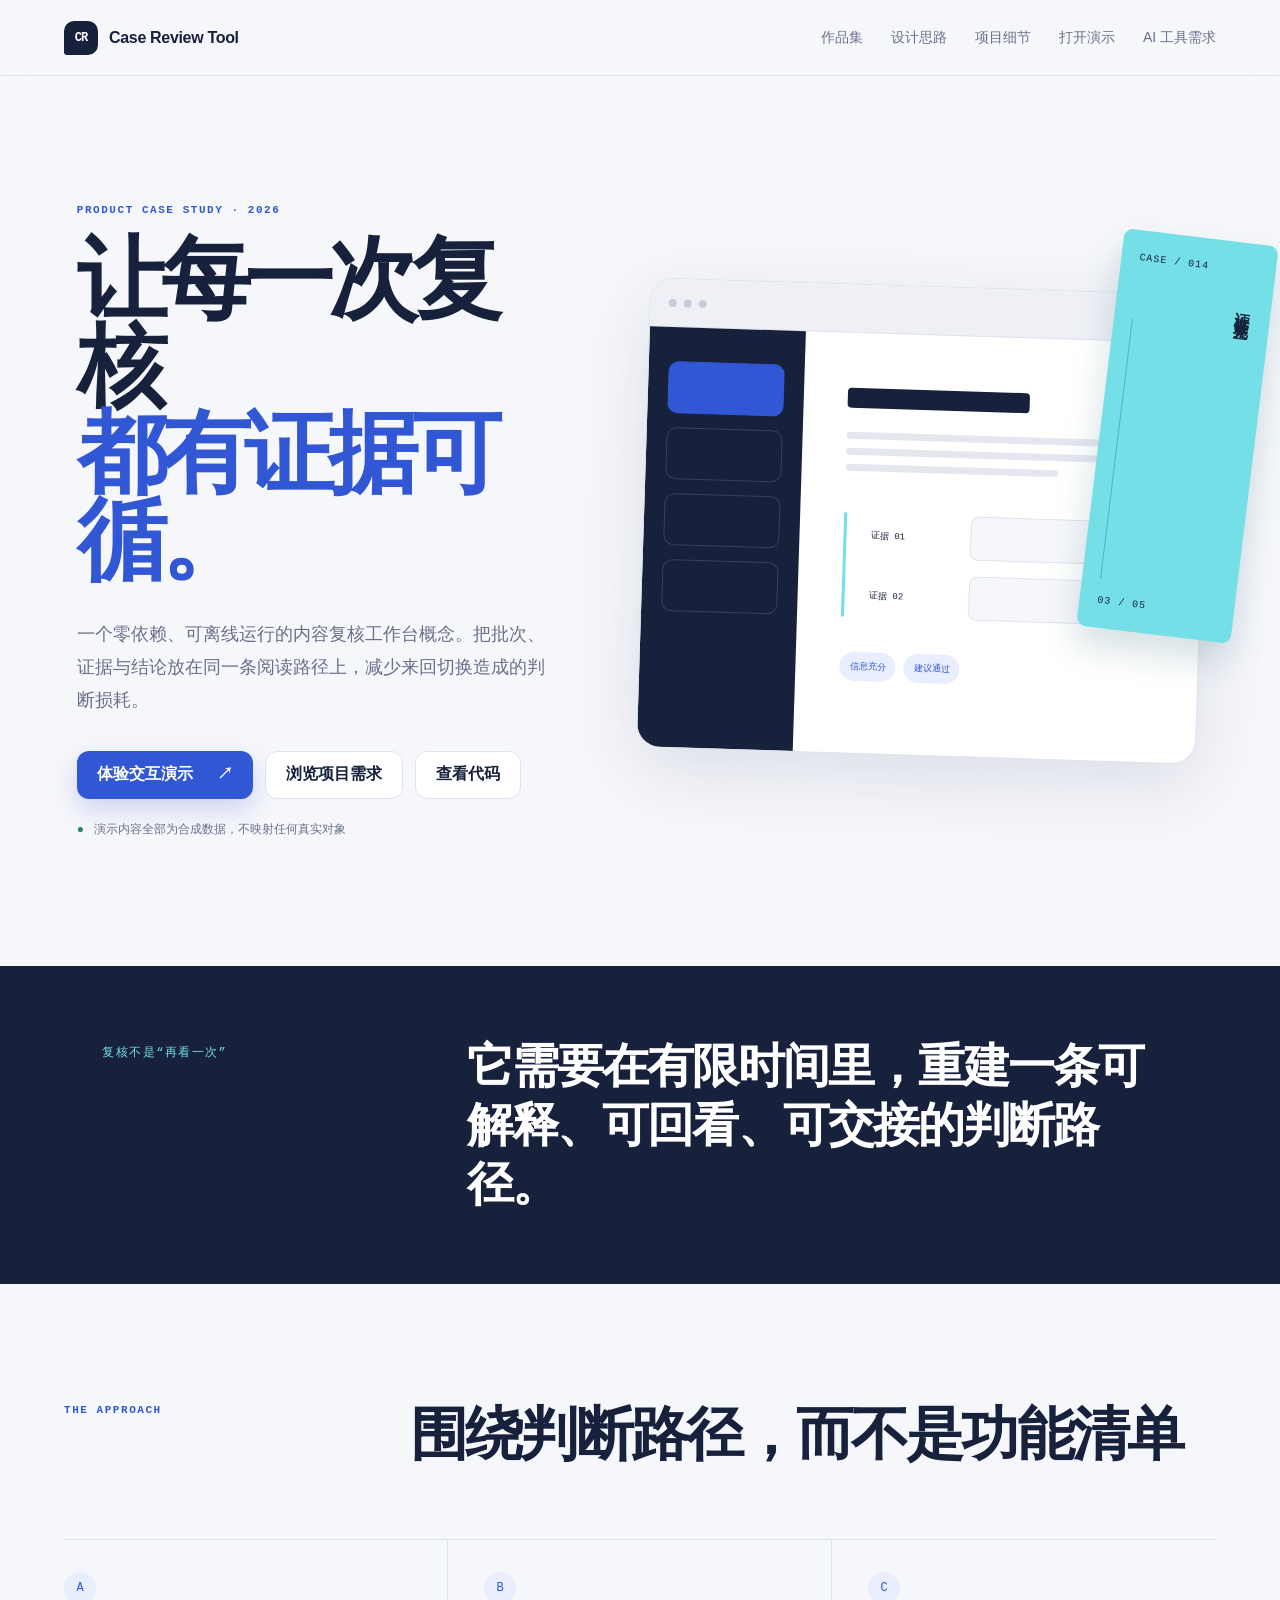
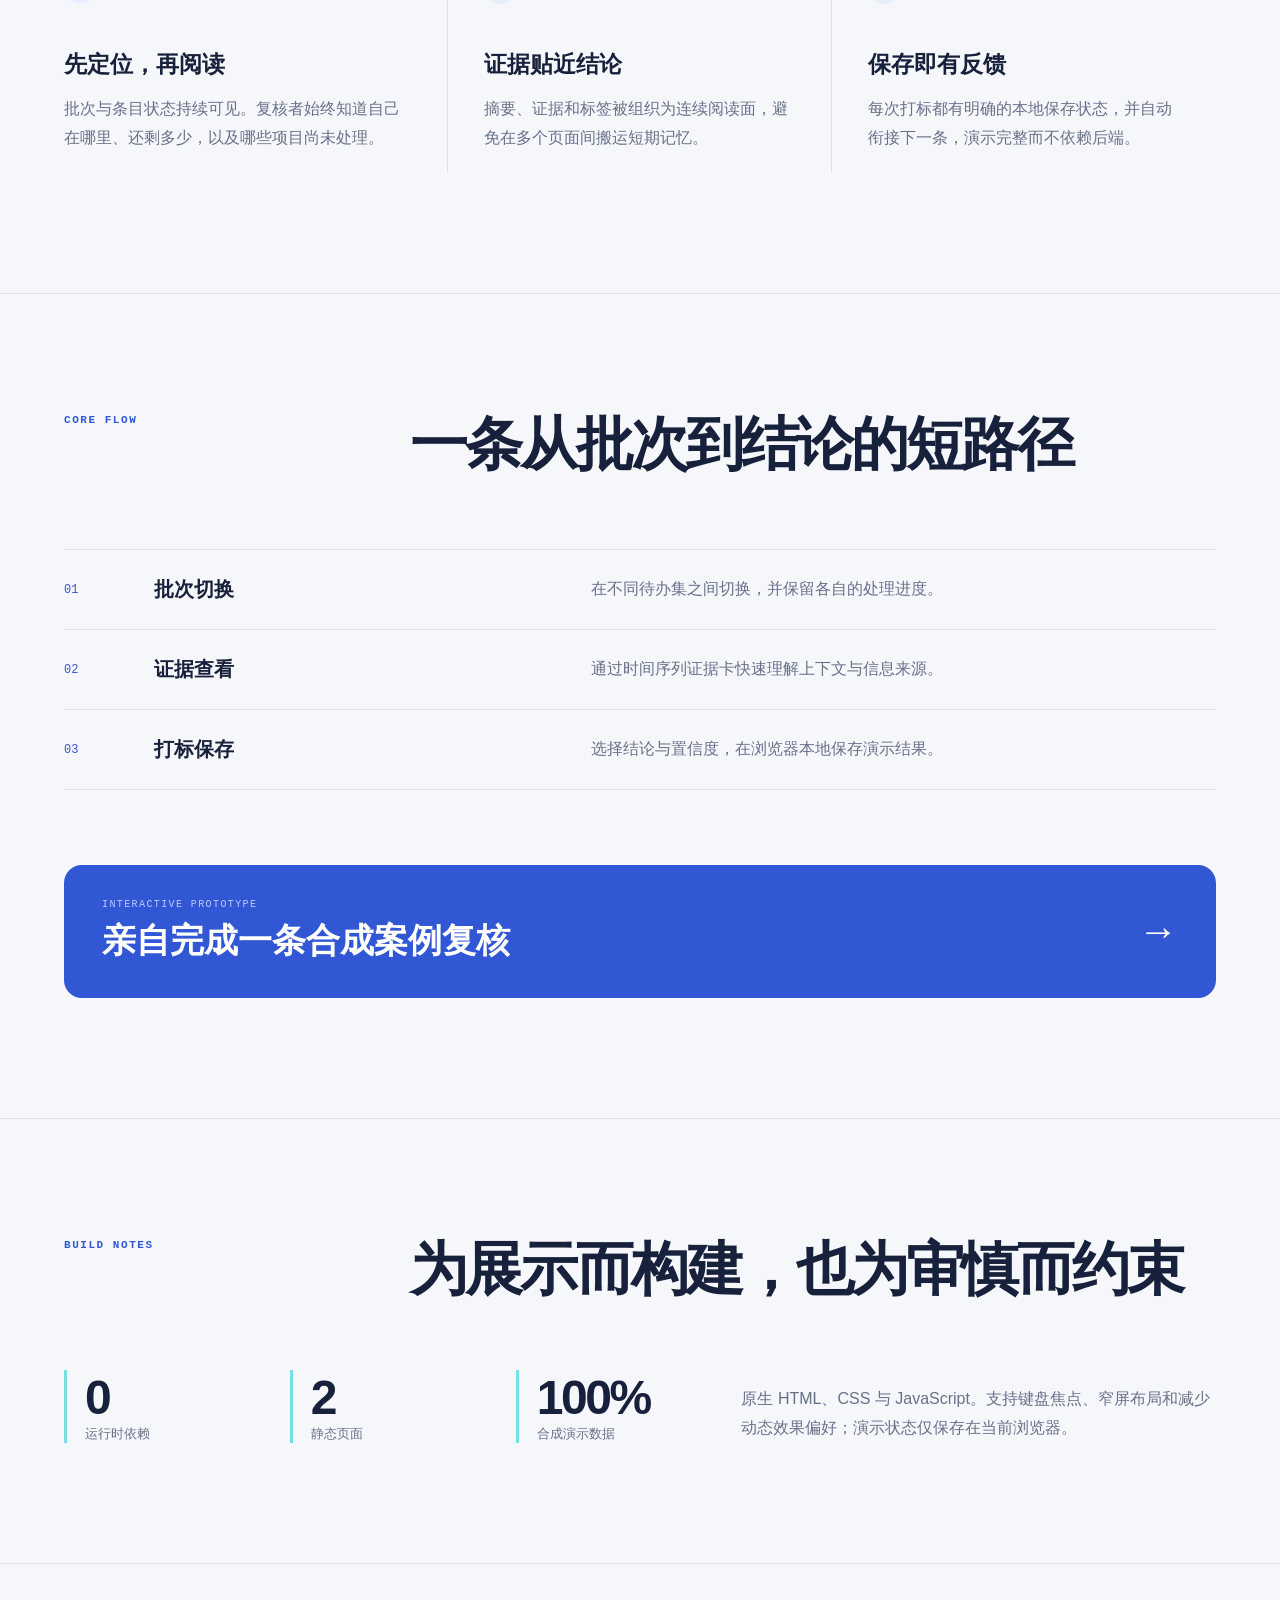
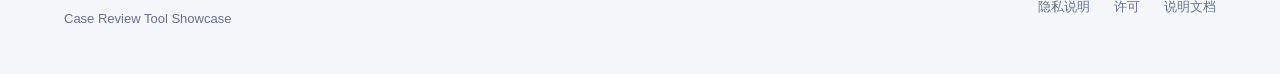
==== case-review-tool/index.html @ 46b6f99a "整理三个项目目录" ====
<!-- Generated by Trae Work -->
<!doctype html>
<html lang="zh-CN">
<head>
  <meta charset="utf-8">
  <meta name="viewport" content="width=device-width, initial-scale=1">
  <meta name="description" content="Case Review Tool：面向内容审核团队的批次复核与证据标注工具作品集。页面仅使用合成数据。">
  <title>Case Review Tool — 让复核有据可循</title>
  <link rel="stylesheet" href="./assets/styles.css">
</head>
<body class="portfolio-page">
  <header class="site-header">
    <a class="wordmark" href="./index.html" aria-label="Case Review Tool 首页"><span class="wordmark-mark" aria-hidden="true">CR</span><span>Case Review Tool</span></a>
    <nav aria-label="主导航"><a href="../">作品集</a><a href="#approach">设计思路</a><a href="#details">项目细节</a><a href="./demo.html">打开演示</a><a href="../ai-tools-requirements/">AI 工具需求</a></nav>
  </header>

  <main>
    <section class="hero" aria-labelledby="hero-title">
      <div class="hero-copy">
        <p class="eyebrow">Product case study · 2026</p>
        <h1 id="hero-title">让每一次复核<br><span>都有证据可循。</span></h1>
        <p class="hero-lede">一个零依赖、可离线运行的内容复核工作台概念。把批次、证据与结论放在同一条阅读路径上，减少来回切换造成的判断损耗。</p>
        <div class="hero-actions"><a class="button button-primary" href="./demo.html">体验交互演示 <span aria-hidden="true">↗</span></a><a class="button button-quiet" href="../ai-tools-requirements/">浏览项目需求</a><a class="button button-quiet" href="https://github.com/4uiiowy/vicky-demo-repository/tree/main/case-review-tool">查看代码</a></div>
        <p class="data-note"><span aria-hidden="true">●</span> 演示内容全部为合成数据，不映射任何真实对象</p>
      </div>
      <div class="hero-art" aria-label="产品界面抽象预览">
        <div class="case-strip" aria-hidden="true"><span>CASE / 014</span><strong>证据链完整</strong><i></i><span>03 / 05</span></div>
        <div class="preview-window">
          <div class="preview-bar"><i></i><i></i><i></i><span>REVIEW DESK</span></div>
          <div class="preview-body">
            <div class="preview-list"><span class="selected"></span><span></span><span></span><span></span></div>
            <div class="preview-content">
              <div class="preview-title"></div>
              <div class="preview-lines"><i></i><i></i><i></i></div>
              <div class="preview-evidence"><b>证据 01</b><span></span><b>证据 02</b><span></span></div>
              <div class="preview-tags"><em>信息充分</em><em>建议通过</em></div>
            </div>
          </div>
        </div>
      </div>
    </section>

    <section class="problem-band" aria-label="核心问题">
      <p>复核不是“再看一次”</p>
      <blockquote>它需要在有限时间里，重建一条可解释、可回看、可交接的判断路径。</blockquote>
    </section>

    <section class="approach section-shell" id="approach" aria-labelledby="approach-title">
      <div class="section-heading"><p class="eyebrow">The approach</p><h2 id="approach-title">围绕判断路径，而不是功能清单</h2></div>
      <div class="principle-grid">
        <article><span class="principle-index">A</span><h3>先定位，再阅读</h3><p>批次与条目状态持续可见。复核者始终知道自己在哪里、还剩多少，以及哪些项目尚未处理。</p></article>
        <article><span class="principle-index">B</span><h3>证据贴近结论</h3><p>摘要、证据和标签被组织为连续阅读面，避免在多个页面间搬运短期记忆。</p></article>
        <article><span class="principle-index">C</span><h3>保存即有反馈</h3><p>每次打标都有明确的本地保存状态，并自动衔接下一条，演示完整而不依赖后端。</p></article>
      </div>
    </section>

    <section class="workflow section-shell" id="details" aria-labelledby="workflow-title">
      <div class="section-heading"><p class="eyebrow">Core flow</p><h2 id="workflow-title">一条从批次到结论的短路径</h2></div>
      <ol class="flow-list">
        <li><span>批次切换</span><p>在不同待办集之间切换，并保留各自的处理进度。</p></li>
        <li><span>证据查看</span><p>通过时间序列证据卡快速理解上下文与信息来源。</p></li>
        <li><span>打标保存</span><p>选择结论与置信度，在浏览器本地保存演示结果。</p></li>
      </ol>
      <a class="demo-callout" href="./demo.html"><span><small>Interactive prototype</small><strong>亲自完成一条合成案例复核</strong></span><b aria-hidden="true">→</b></a>
    </section>

    <section class="tech-notes section-shell" aria-labelledby="tech-title">
      <div class="section-heading"><p class="eyebrow">Build notes</p><h2 id="tech-title">为展示而构建，也为审慎而约束</h2></div>
      <div class="tech-grid">
        <div><strong>0</strong><span>运行时依赖</span></div><div><strong>2</strong><span>静态页面</span></div><div><strong>100%</strong><span>合成演示数据</span></div>
        <p>原生 HTML、CSS 与 JavaScript。支持键盘焦点、窄屏布局和减少动态效果偏好；演示状态仅保存在当前浏览器。</p>
      </div>
    </section>
  </main>

  <footer><p>Case Review Tool Showcase</p><div><a href="./PRIVACY.md">隐私说明</a><a href="../LICENSE">许可</a><a href="./README.md">说明文档</a></div></footer>
</body>
</html>
---- case-review-tool/assets/styles.css ----
:root {
  --ink: #17213b;
  --muted: #68718a;
  --paper: #f6f7fb;
  --white: #ffffff;
  --line: #dfe3ed;
  --blue: #3157d5;
  --blue-dark: #2444aa;
  --blue-soft: #e9eeff;
  --cyan: #74dfe7;
  --coral: #ff806a;
  --success: #278365;
  --shadow: 0 22px 70px rgba(32, 47, 91, .12);
  --radius: 18px;
  --display: "Arial Narrow", "PingFang SC", "Microsoft YaHei", sans-serif;
  --body: Inter, ui-sans-serif, -apple-system, BlinkMacSystemFont, "Segoe UI", "PingFang SC", sans-serif;
  --mono: ui-monospace, SFMono-Regular, Menlo, Consolas, monospace;
}

* { box-sizing: border-box; }
html { scroll-behavior: smooth; }
body { margin: 0; color: var(--ink); background: var(--paper); font-family: var(--body); }
a { color: inherit; text-decoration: none; }
button, input, textarea { font: inherit; }
button, a { -webkit-tap-highlight-color: transparent; }
:focus-visible { outline: 3px solid var(--cyan); outline-offset: 3px; }

.site-header, .demo-header {
  height: 76px; padding: 0 clamp(22px, 5vw, 72px); display: flex; align-items: center;
  justify-content: space-between; background: rgba(246, 247, 251, .9); border-bottom: 1px solid var(--line);
  backdrop-filter: blur(16px); position: relative; z-index: 20;
}
.site-header { position: sticky; top: 0; }
.wordmark { display: inline-flex; align-items: center; gap: 11px; font-weight: 800; letter-spacing: -.02em; }
.wordmark-mark {
  width: 34px; height: 34px; display: grid; place-items: center; color: var(--white); background: var(--ink);
  border-radius: 10px 10px 10px 3px; font-family: var(--mono); font-size: 12px; letter-spacing: -.08em;
}
.site-header nav { display: flex; gap: 28px; color: var(--muted); font-size: 14px; }
.site-header nav a:hover, footer a:hover, .back-link:hover { color: var(--blue); }

.hero {
  min-height: calc(100vh - 76px); max-width: 1440px; margin: 0 auto; padding: clamp(70px, 10vw, 150px) clamp(24px, 6vw, 90px);
  display: grid; grid-template-columns: .92fr 1.08fr; align-items: center; gap: clamp(60px, 7vw, 120px); overflow: hidden;
}
.eyebrow, .section-caption {
  margin: 0 0 20px; color: var(--blue); font-family: var(--mono); font-size: 11px; font-weight: 800; letter-spacing: .14em; text-transform: uppercase;
}
.hero h1 {
  margin: 0; max-width: 720px; font-family: var(--display); font-size: clamp(52px, 7vw, 102px); line-height: .97; letter-spacing: -.07em; font-weight: 900;
}
.hero h1 span { color: var(--blue); }
.hero-lede { max-width: 620px; margin: 34px 0; color: var(--muted); font-size: clamp(17px, 1.4vw, 21px); line-height: 1.85; }
.hero-actions { display: flex; flex-wrap: wrap; gap: 12px; }
.button {
  min-height: 48px; padding: 0 20px; border: 0; border-radius: 12px; display: inline-flex; align-items: center; justify-content: center;
  gap: 24px; font-weight: 750; cursor: pointer; transition: transform .18s ease, box-shadow .18s ease, background .18s ease;
}
.button:hover { transform: translateY(-2px); }
.button-primary { color: var(--white); background: var(--blue); box-shadow: 0 10px 24px rgba(49, 87, 213, .22); }
.button-primary:hover { background: var(--blue-dark); box-shadow: 0 14px 28px rgba(49, 87, 213, .3); }
.button-quiet { color: var(--ink); background: var(--white); border: 1px solid var(--line); }
.data-note { margin: 22px 0 0; color: var(--muted); font-size: 12px; }
.data-note span { margin-right: 7px; color: var(--success); }

.hero-art { min-width: 0; position: relative; }
.preview-window { overflow: hidden; background: var(--white); border: 1px solid var(--line); border-radius: 24px; box-shadow: var(--shadow); transform: rotate(1.8deg); }
.preview-bar { height: 48px; padding: 0 18px; display: flex; align-items: center; gap: 7px; background: #eef0f6; border-bottom: 1px solid var(--line); }
.preview-bar i { width: 8px; height: 8px; background: #c6ccda; border-radius: 50%; }
.preview-bar span { margin-left: auto; color: #8991a5; font: 9px var(--mono); letter-spacing: .16em; }
.preview-body { min-height: 420px; display: grid; grid-template-columns: 28% 72%; }
.preview-list { padding: 34px 20px; display: flex; flex-direction: column; gap: 14px; background: var(--ink); }
.preview-list span { height: 52px; border: 1px solid rgba(255,255,255,.14); border-radius: 10px; }
.preview-list .selected { background: var(--blue); border-color: var(--blue); }
.preview-content { padding: 55px 11%; }
.preview-title { width: 58%; height: 20px; background: var(--ink); border-radius: 4px; }
.preview-lines { margin: 24px 0 42px; display: grid; gap: 9px; }
.preview-lines i { height: 7px; background: #e5e7ef; border-radius: 10px; }
.preview-lines i:last-child { width: 68%; }
.preview-evidence { padding-left: 24px; border-left: 3px solid var(--cyan); display: grid; grid-template-columns: 90px 1fr; gap: 16px 10px; align-items: center; }
.preview-evidence b { font: 9px var(--mono); }
.preview-evidence span { height: 44px; background: var(--paper); border: 1px solid var(--line); border-radius: 8px; }
.preview-tags { margin-top: 35px; display: flex; gap: 8px; }
.preview-tags em { padding: 8px 10px; color: var(--blue); background: var(--blue-soft); border-radius: 999px; font-size: 9px; font-style: normal; }
.case-strip {
  width: 155px; height: 400px; padding: 22px 18px; position: absolute; right: -52px; top: -50px; z-index: 3;
  display: flex; flex-direction: column; color: var(--ink); background: var(--cyan); border-radius: 9px; box-shadow: 0 18px 35px rgba(42, 102, 112, .2); transform: rotate(7deg);
}
.case-strip span { font: 10px var(--mono); letter-spacing: .1em; }
.case-strip strong { margin-top: 25px; font-size: 15px; writing-mode: vertical-rl; letter-spacing: .2em; }
.case-strip i { flex: 1; width: 1px; margin: 16px 0; background: rgba(23,33,59,.25); }

.problem-band { padding: 70px clamp(24px, 8vw, 120px); display: grid; grid-template-columns: .6fr 1.4fr; gap: 60px; color: var(--white); background: var(--ink); }
.problem-band p { margin: 8px 0; color: var(--cyan); font-family: var(--mono); font-size: 12px; letter-spacing: .12em; }
.problem-band blockquote { max-width: 950px; margin: 0; font-family: var(--display); font-size: clamp(28px, 3.7vw, 54px); line-height: 1.25; letter-spacing: -.04em; font-weight: 800; }
.section-shell { max-width: 1300px; margin: 0 auto; padding: 120px clamp(24px, 5vw, 72px); }
.section-heading { display: grid; grid-template-columns: .38fr 1fr; gap: 40px; align-items: start; }
.section-heading h2 { max-width: 780px; margin: 0; font-family: var(--display); font-size: clamp(36px, 4.5vw, 64px); line-height: 1.05; letter-spacing: -.05em; }
.principle-grid { margin-top: 75px; display: grid; grid-template-columns: repeat(3, 1fr); border-top: 1px solid var(--line); }
.principle-grid article { padding: 32px 36px 20px 0; border-right: 1px solid var(--line); }
.principle-grid article + article { padding-left: 36px; }
.principle-grid article:last-child { border: 0; }
.principle-index { width: 32px; height: 32px; display: grid; place-items: center; color: var(--blue); background: var(--blue-soft); border-radius: 50%; font: 12px var(--mono); }
.principle-grid h3 { margin: 45px 0 15px; font-size: 23px; }
.principle-grid p { margin: 0; color: var(--muted); line-height: 1.8; }
.workflow { border-top: 1px solid var(--line); }
.flow-list { margin: 75px 0; padding: 0; list-style: none; counter-reset: flow; border-top: 1px solid var(--line); }
.flow-list li { counter-increment: flow; padding: 26px 0; display: grid; grid-template-columns: 90px .7fr 1fr; align-items: center; border-bottom: 1px solid var(--line); }
.flow-list li::before { content: "0" counter(flow); color: var(--blue); font: 12px var(--mono); }
.flow-list span { font-size: 20px; font-weight: 800; }
.flow-list p { margin: 0; color: var(--muted); line-height: 1.65; }
.demo-callout { padding: 34px 38px; display: flex; align-items: center; justify-content: space-between; color: var(--white); background: var(--blue); border-radius: var(--radius); transition: transform .2s ease; }
.demo-callout:hover { transform: translateY(-3px); }
.demo-callout small { display: block; margin-bottom: 8px; color: #bfcafd; font: 10px var(--mono); letter-spacing: .14em; text-transform: uppercase; }
.demo-callout strong { font-size: clamp(22px, 3vw, 34px); }
.demo-callout b { font-size: 40px; }
.tech-notes { border-top: 1px solid var(--line); }
.tech-grid { margin-top: 70px; display: grid; grid-template-columns: repeat(3, .6fr) 1.5fr; gap: 36px; align-items: end; }
.tech-grid div { display: flex; flex-direction: column; border-left: 3px solid var(--cyan); padding-left: 18px; }
.tech-grid strong { font-family: var(--display); font-size: 48px; letter-spacing: -.05em; }
.tech-grid span { color: var(--muted); font-size: 13px; }
.tech-grid p { margin: 0; color: var(--muted); line-height: 1.8; }
footer { padding: 34px clamp(24px, 5vw, 72px); display: flex; justify-content: space-between; color: var(--muted); border-top: 1px solid var(--line); font-size: 13px; }
footer div { display: flex; gap: 24px; }

/* Demo */
.demo-page { height: 100vh; overflow: hidden; background: #eef1f7; }
.demo-header { height: 64px; padding-inline: 24px; background: var(--white); }
.demo-header .wordmark { font-size: 14px; }
.synthetic-badge { margin: 0; padding: 7px 10px; color: var(--muted); background: var(--paper); border: 1px solid var(--line); border-radius: 999px; font: 10px var(--mono); letter-spacing: .08em; }
.synthetic-badge span { display: inline-block; width: 6px; height: 6px; margin-right: 5px; background: var(--success); border-radius: 50%; }
.back-link { color: var(--muted); font-size: 13px; }
.review-app { height: calc(100vh - 64px); display: grid; grid-template-columns: 280px minmax(400px, 1fr) 330px; }
.batch-panel, .label-panel { min-height: 0; padding: 28px 20px; background: var(--white); overflow-y: auto; }
.batch-panel { border-right: 1px solid var(--line); }
.label-panel { border-left: 1px solid var(--line); }
.panel-label { display: flex; align-items: start; justify-content: space-between; }
.panel-label p { margin: 0 0 6px; color: var(--muted); font: 10px var(--mono); letter-spacing: .12em; text-transform: uppercase; }
.panel-label h1, .label-top h2 { margin: 0; font-size: 20px; letter-spacing: -.02em; }
.icon-button { width: 38px; height: 38px; border: 1px solid var(--line); color: var(--ink); background: var(--white); border-radius: 10px; cursor: pointer; }
.icon-button:hover:not(:disabled) { color: var(--blue); border-color: #aab9ed; }
.icon-button:disabled { opacity: .35; cursor: not-allowed; }
.batch-list { margin-top: 24px; display: grid; gap: 10px; }
.batch-button { width: 100%; padding: 15px; border: 1px solid var(--line); text-align: left; color: var(--ink); background: var(--white); border-radius: 12px; cursor: pointer; }
.batch-button:hover { border-color: #aab9ed; }
.batch-button.active { color: var(--white); background: var(--ink); border-color: var(--ink); box-shadow: 0 10px 25px rgba(23, 33, 59, .15); }
.batch-button > span { display: flex; align-items: center; justify-content: space-between; gap: 10px; }
.batch-button b { font-size: 14px; }
.batch-button em { color: var(--muted); font: 10px var(--mono); font-style: normal; }
.batch-button.active em { color: #aeb8d1; }
.progress-track { height: 3px; margin-top: 13px; overflow: hidden; background: #e1e5ee; border-radius: 5px; }
.progress-track i { display: block; height: 100%; background: var(--cyan); }
.local-note { margin-top: 28px; padding: 15px; display: flex; gap: 10px; color: var(--muted); background: var(--paper); border-radius: 10px; font-size: 11px; line-height: 1.55; }
.local-note span { color: var(--blue); }
.local-note p { margin: 0; }
.local-note strong { color: var(--ink); }
.case-panel { min-width: 0; overflow-y: auto; }
.case-toolbar { min-height: 94px; padding: 20px 34px; display: flex; align-items: center; justify-content: space-between; background: rgba(238,241,247,.94); border-bottom: 1px solid var(--line); position: sticky; top: 0; z-index: 5; backdrop-filter: blur(10px); }
.case-kicker { margin: 0 0 4px; color: var(--blue); font: 10px var(--mono); letter-spacing: .1em; text-transform: uppercase; }
.case-toolbar h2 { margin: 0; font-size: 20px; }
.case-nav { display: flex; align-items: center; gap: 10px; }
.case-nav span { min-width: 48px; text-align: center; color: var(--muted); font: 11px var(--mono); }
.case-document { max-width: 820px; margin: 0 auto; padding: 45px 44px 90px; }
.meta-row { display: flex; flex-wrap: wrap; gap: 8px; }
.meta-row span { padding: 7px 10px; color: var(--muted); background: var(--white); border: 1px solid var(--line); border-radius: 999px; font-size: 11px; }
.summary-block { margin-top: 28px; padding: 26px; background: var(--white); border: 1px solid var(--line); border-radius: var(--radius); box-shadow: 0 8px 25px rgba(44, 56, 90, .04); }
.summary-block .section-caption { margin-bottom: 12px; }
.summary-block > p:last-child { margin: 0; font-size: 17px; line-height: 1.85; }
.evidence-section { margin-top: 42px; }
.evidence-heading { display: flex; align-items: end; justify-content: space-between; }
.evidence-heading .section-caption { margin-bottom: 7px; }
.evidence-heading h3 { margin: 0; font-size: 20px; }
.evidence-heading > span { color: var(--muted); font: 11px var(--mono); }
.evidence-list { margin-top: 22px; padding-left: 30px; position: relative; display: grid; gap: 16px; }
.evidence-list::before { content: ""; width: 2px; position: absolute; left: 7px; top: 12px; bottom: 12px; background: var(--cyan); }
.evidence-card { padding: 20px; position: relative; background: var(--white); border: 1px solid var(--line); border-radius: 14px; cursor: pointer; }
.evidence-card::before { content: ""; width: 10px; height: 10px; position: absolute; left: -29px; top: 24px; background: var(--paper); border: 3px solid var(--blue); border-radius: 50%; }
.evidence-card:hover, .evidence-card.expanded { border-color: #aab9ed; box-shadow: 0 10px 25px rgba(49,87,213,.07); }
.evidence-card header { display: flex; align-items: center; justify-content: space-between; gap: 20px; }
.evidence-card h4 { margin: 0; font-size: 14px; }
.evidence-card time { color: var(--muted); font: 10px var(--mono); }
.evidence-card p { margin: 12px 0 0; color: var(--muted); font-size: 13px; line-height: 1.7; }
.evidence-detail { max-height: 0; margin-top: 0; overflow: hidden; opacity: 0; color: var(--ink); background: var(--paper); border-radius: 8px; font: 11px/1.7 var(--mono); transition: max-height .2s ease, opacity .2s ease, margin .2s ease, padding .2s ease; }
.evidence-card.expanded .evidence-detail { max-height: 130px; margin-top: 14px; padding: 12px; opacity: 1; }
.label-top > p:last-child { margin: 10px 0 26px; color: var(--muted); font-size: 12px; line-height: 1.6; }
.label-top .section-caption { margin-bottom: 7px; }
fieldset { margin: 0 0 25px; padding: 0; border: 0; }
legend, .note-field > span { margin-bottom: 11px; color: var(--muted); font-size: 11px; font-weight: 700; }
.decision-option { margin-bottom: 8px; padding: 13px; display: flex; align-items: center; gap: 10px; background: var(--white); border: 1px solid var(--line); border-radius: 11px; cursor: pointer; }
.decision-option:hover { border-color: #aab9ed; }
.decision-option:has(input:checked) { border-color: var(--blue); background: var(--blue-soft); }
.decision-option input { accent-color: var(--blue); }
.decision-option span { display: flex; flex: 1; flex-direction: column; gap: 3px; }
.decision-option b { font-size: 13px; }
.decision-option small { color: var(--muted); font-size: 10px; }
.decision-option i { color: var(--blue); font-style: normal; }
.confidence-options { display: grid; grid-template-columns: repeat(3, 1fr); gap: 7px; }
.confidence-options input { position: absolute; opacity: 0; }
.confidence-options span { height: 38px; display: grid; place-items: center; border: 1px solid var(--line); border-radius: 9px; cursor: pointer; font-size: 12px; }
.confidence-options input:checked + span { color: var(--white); background: var(--ink); border-color: var(--ink); }
.confidence-options input:focus-visible + span { outline: 3px solid var(--cyan); outline-offset: 2px; }
.note-field { display: flex; flex-wrap: wrap; justify-content: space-between; }
.note-field small { color: var(--muted); font-size: 10px; }
.note-field textarea { width: 100%; margin-top: 8px; padding: 11px; resize: vertical; color: var(--ink); background: var(--paper); border: 1px solid var(--line); border-radius: 9px; font-size: 12px; line-height: 1.5; }
.save-button { width: 100%; margin-top: 22px; }
.saved-state { min-height: 18px; margin: 10px 0 0; color: var(--success); text-align: center; font-size: 11px; }
.toast { padding: 12px 18px; position: fixed; left: 50%; bottom: 28px; z-index: 30; color: var(--white); background: var(--ink); border-radius: 10px; box-shadow: var(--shadow); opacity: 0; pointer-events: none; transform: translate(-50%, 16px); transition: opacity .2s, transform .2s; font-size: 12px; }
.toast.show { opacity: 1; transform: translate(-50%, 0); }

@media (max-width: 1050px) {
  .hero { grid-template-columns: 1fr; padding-top: 90px; }
  .hero-art { width: min(740px, 90%); margin: 0 auto; }
  .review-app { grid-template-columns: 230px 1fr; }
  .label-panel { position: fixed; right: 18px; bottom: 18px; width: min(330px, calc(100vw - 36px)); max-height: calc(100vh - 100px); z-index: 15; border: 1px solid var(--line); border-radius: 16px; box-shadow: var(--shadow); }
  .case-document { padding-right: 360px; max-width: 1100px; }
}
@media (max-width: 760px) {
  .site-header nav a:not(:last-child) { display: none; }
  .hero { min-height: auto; gap: 80px; }
  .hero-art { width: 100%; }
  .case-strip { right: -25px; height: 300px; }
  .preview-body { min-height: 300px; }
  .preview-content { padding-top: 40px; }
  .problem-band, .section-heading { grid-template-columns: 1fr; gap: 20px; }
  .principle-grid { grid-template-columns: 1fr; }
  .principle-grid article, .principle-grid article + article { padding: 28px 0; border-right: 0; border-bottom: 1px solid var(--line); }
  .principle-grid h3 { margin-top: 25px; }
  .flow-list li { grid-template-columns: 60px 1fr; }
  .flow-list p { grid-column: 2; margin-top: 8px; }
  .tech-grid { grid-template-columns: repeat(3, 1fr); }
  .tech-grid p { grid-column: 1 / -1; }
  footer { gap: 20px; flex-direction: column; }
  .demo-header .synthetic-badge { display: none; }
  .review-app { display: block; overflow-y: auto; }
  .batch-panel { min-height: auto; overflow: visible; border-right: 0; border-bottom: 1px solid var(--line); }
  .batch-list { grid-template-columns: repeat(3, minmax(170px, 1fr)); overflow-x: auto; padding-bottom: 6px; }
  .local-note { display: none; }
  .case-panel { overflow: visible; }
  .case-toolbar { position: static; }
  .case-document { padding: 30px 20px 430px; }
  .label-panel { bottom: 10px; right: 10px; width: calc(100vw - 20px); max-height: 390px; }
}
@media (max-width: 520px) {
  .hero h1 { font-size: 50px; }
  .preview-list { display: none; }
  .preview-body { grid-template-columns: 1fr; }
  .case-strip { display: none; }
  .section-shell { padding-block: 82px; }
  .tech-grid { grid-template-columns: 1fr; }
  .tech-grid p { grid-column: auto; }
  .demo-header { padding-inline: 14px; }
  .demo-header .wordmark span:last-child { display: none; }
  .case-toolbar { padding: 16px; }
  .case-toolbar h2 { font-size: 16px; }
}
@media (prefers-reduced-motion: reduce) {
  html { scroll-behavior: auto; }
  *, *::before, *::after { transition-duration: .01ms !important; animation-duration: .01ms !important; animation-iteration-count: 1 !important; }
}
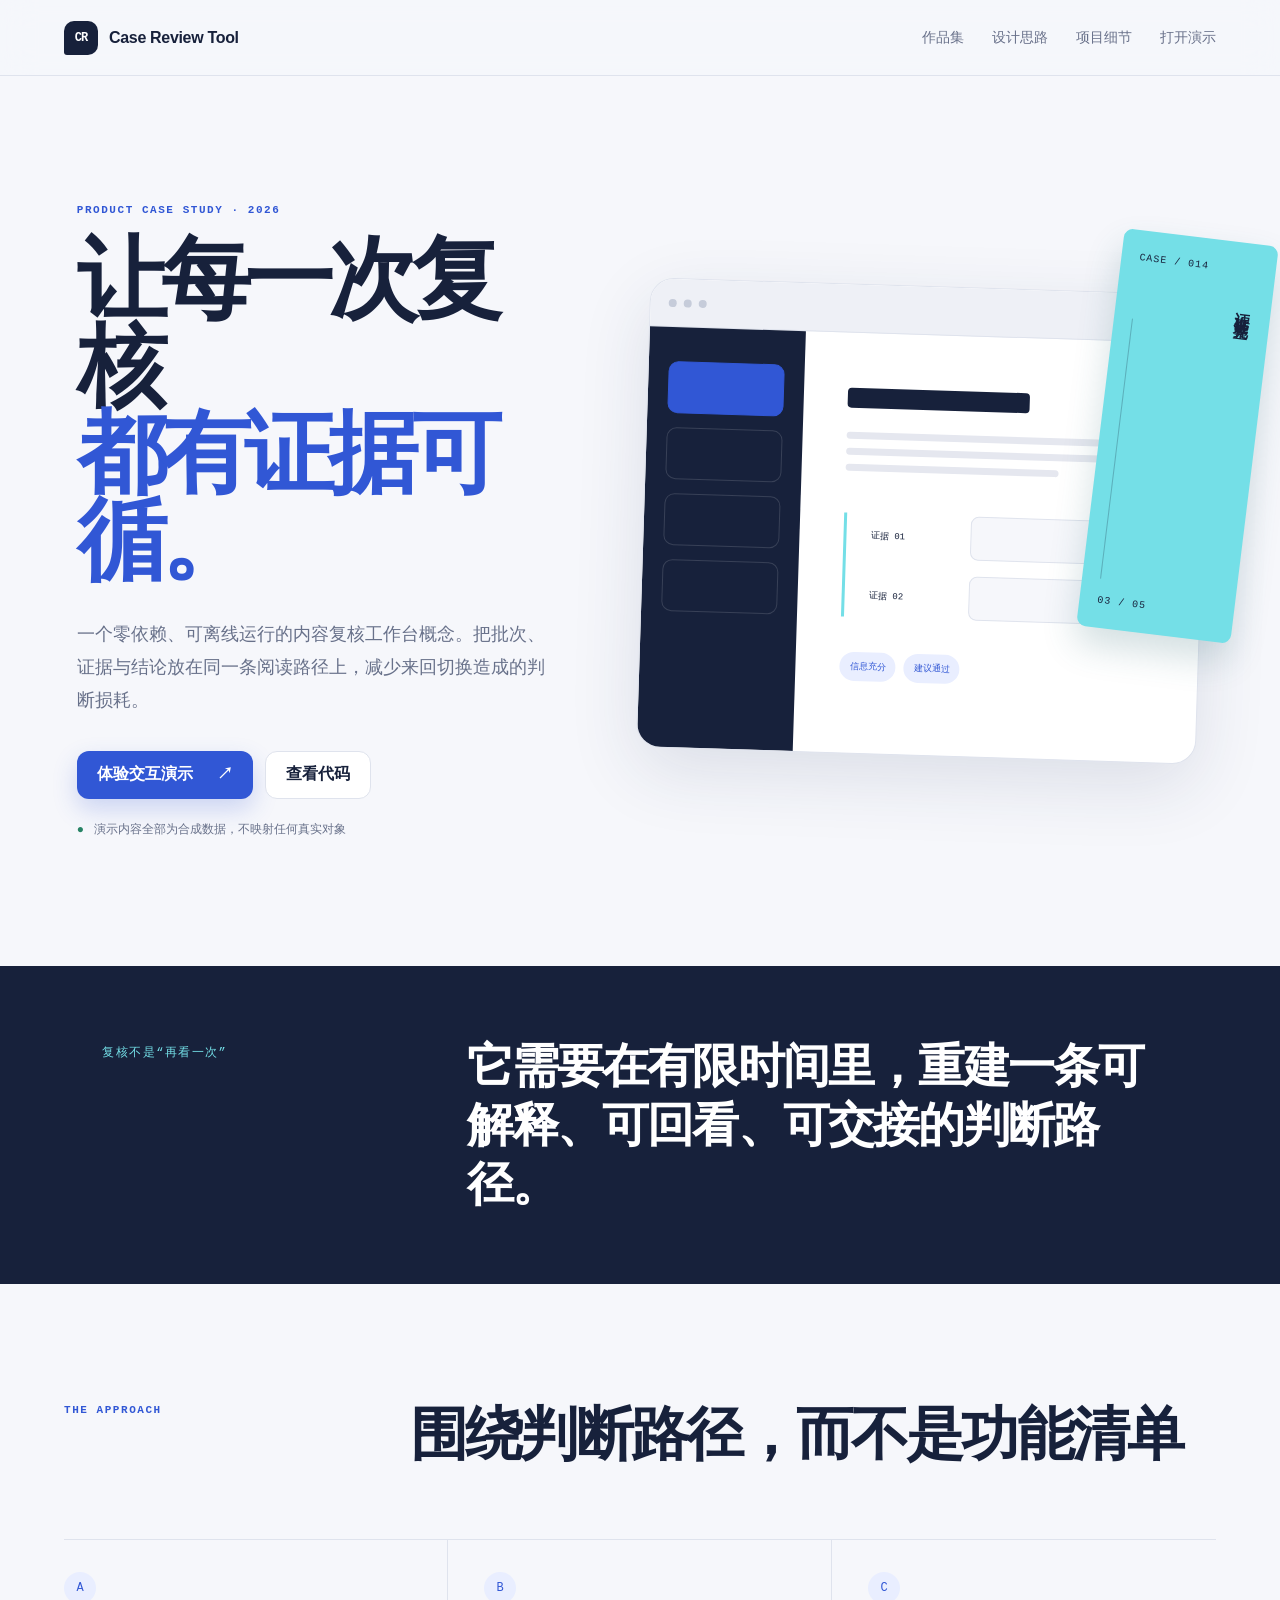
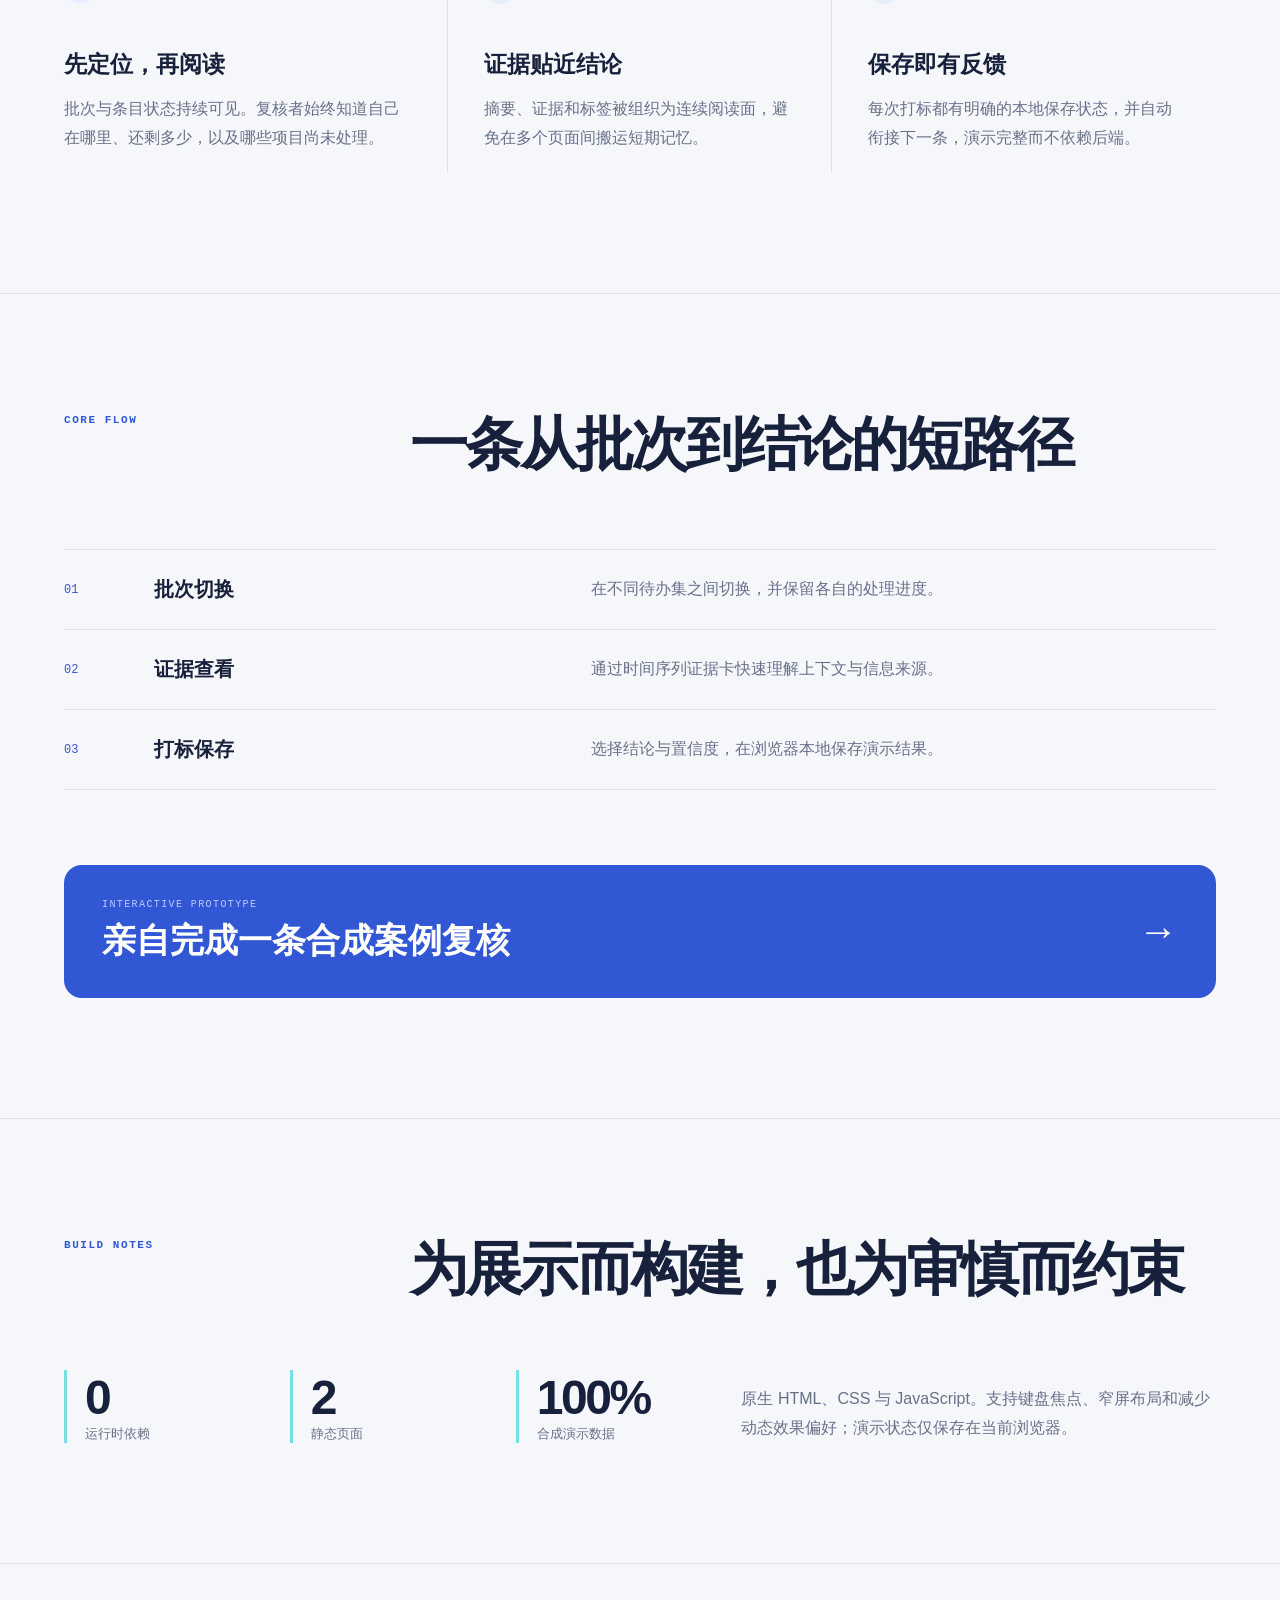
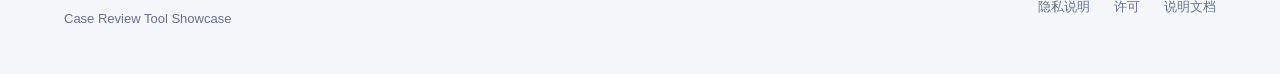
==== commit a27e360c: "修正作品集为双项目结构" ====
--- a/case-review-tool/index.html
+++ b/case-review-tool/index.html
@@ -11,7 +11,7 @@
 <body class="portfolio-page">
   <header class="site-header">
     <a class="wordmark" href="./index.html" aria-label="Case Review Tool 首页"><span class="wordmark-mark" aria-hidden="true">CR</span><span>Case Review Tool</span></a>
-    <nav aria-label="主导航"><a href="../">作品集</a><a href="#approach">设计思路</a><a href="#details">项目细节</a><a href="./demo.html">打开演示</a><a href="../ai-tools-requirements/">AI 工具需求</a></nav>
+    <nav aria-label="主导航"><a href="../">作品集</a><a href="#approach">设计思路</a><a href="#details">项目细节</a><a href="./demo.html">打开演示</a></nav>
   </header>
 
   <main>
@@ -20,7 +20,7 @@
         <p class="eyebrow">Product case study · 2026</p>
         <h1 id="hero-title">让每一次复核<br><span>都有证据可循。</span></h1>
         <p class="hero-lede">一个零依赖、可离线运行的内容复核工作台概念。把批次、证据与结论放在同一条阅读路径上，减少来回切换造成的判断损耗。</p>
-        <div class="hero-actions"><a class="button button-primary" href="./demo.html">体验交互演示 <span aria-hidden="true">↗</span></a><a class="button button-quiet" href="../ai-tools-requirements/">浏览项目需求</a><a class="button button-quiet" href="https://github.com/4uiiowy/vicky-demo-repository/tree/main/case-review-tool">查看代码</a></div>
+        <div class="hero-actions"><a class="button button-primary" href="./demo.html">体验交互演示 <span aria-hidden="true">↗</span></a><a class="button button-quiet" href="https://github.com/4uiiowy/vicky-demo-repository/tree/main/case-review-tool">查看代码</a></div>
         <p class="data-note"><span aria-hidden="true">●</span> 演示内容全部为合成数据，不映射任何真实对象</p>
       </div>
       <div class="hero-art" aria-label="产品界面抽象预览">
